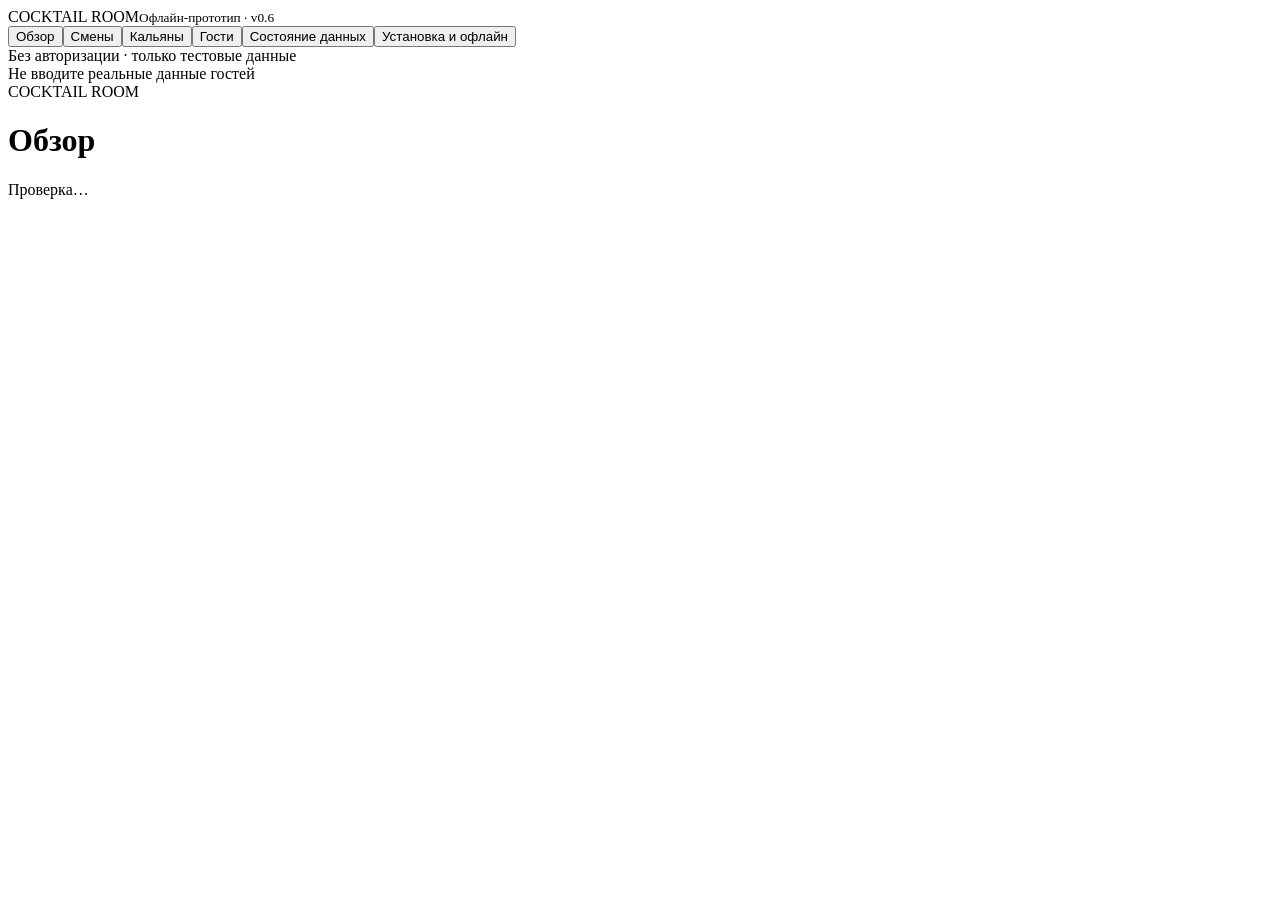
==== index.html @ e3346926 "Add isolated PWA file: index.html" ====
<!doctype html><html lang="ru"><head><meta charset="UTF-8"><meta name="viewport" content="width=device-width,initial-scale=1,viewport-fit=cover"><meta name="theme-color" content="#15191d"><meta name="apple-mobile-web-app-capable" content="yes"><meta name="apple-mobile-web-app-title" content="Cocktail Room"><link rel="manifest" href="./manifest.webmanifest"><link rel="icon" type="image/svg+xml" href="./icon.svg"><link rel="apple-touch-icon" href="./icon.svg"><link rel="stylesheet" href="./styles.css"><title>COCKTAIL ROOM — офлайн-прототип</title></head><body><div id="app"><aside class="sidebar"><div class="brand">COCKTAIL <span>ROOM</span><small>Офлайн-прототип · v0.6</small></div><nav><button data-view="dashboard" class="active">Обзор</button><button data-view="shifts">Смены</button><button data-view="hookahs">Кальяны</button><button data-view="guests">Гости</button><button data-view="sync">Состояние данных</button><button data-view="install">Установка и офлайн</button></nav><div class="sidefoot">Без авторизации · только тестовые данные<br>Не вводите реальные данные гостей</div></aside><main><header><div><div class="eyebrow">COCKTAIL ROOM</div><h1 id="page-title">Обзор</h1></div><div id="status" class="pill">Проверка…</div></header><div id="content"></div></main></div><div id="toast" role="status" aria-live="polite"></div><script type="module" src="./app.js"></script></body></html>
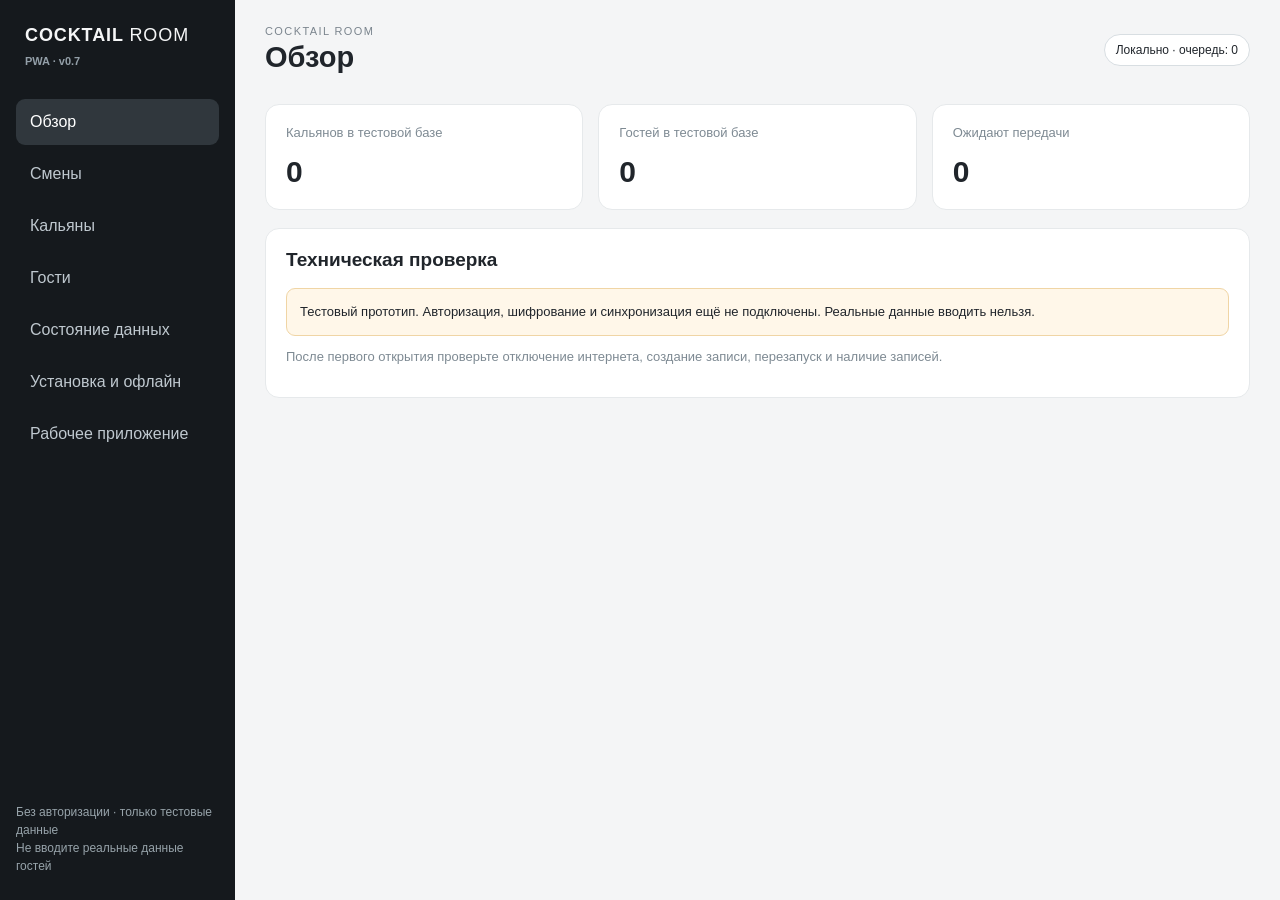
==== commit 4a75c7d3: "PWA v0.7 add real owner app secure handoff to navigation" ====
--- a/index.html
+++ b/index.html
@@ -1 +1 @@
-<!doctype html><html lang="ru"><head><meta charset="UTF-8"><meta name="viewport" content="width=device-width,initial-scale=1,viewport-fit=cover"><meta name="theme-color" content="#15191d"><meta name="apple-mobile-web-app-capable" content="yes"><meta name="apple-mobile-web-app-title" content="Cocktail Room"><link rel="manifest" href="./manifest.webmanifest"><link rel="icon" type="image/svg+xml" href="./icon.svg"><link rel="apple-touch-icon" href="./icon.svg"><link rel="stylesheet" href="./styles.css"><title>COCKTAIL ROOM — офлайн-прототип</title></head><body><div id="app"><aside class="sidebar"><div class="brand">COCKTAIL <span>ROOM</span><small>Офлайн-прототип · v0.6</small></div><nav><button data-view="dashboard" class="active">Обзор</button><button data-view="shifts">Смены</button><button data-view="hookahs">Кальяны</button><button data-view="guests">Гости</button><button data-view="sync">Состояние данных</button><button data-view="install">Установка и офлайн</button></nav><div class="sidefoot">Без авторизации · только тестовые данные<br>Не вводите реальные данные гостей</div></aside><main><header><div><div class="eyebrow">COCKTAIL ROOM</div><h1 id="page-title">Обзор</h1></div><div id="status" class="pill">Проверка…</div></header><div id="content"></div></main></div><div id="toast" role="status" aria-live="polite"></div><script type="module" src="./app.js"></script></body></html>+<!doctype html><html lang="ru"><head><meta charset="UTF-8"><meta name="viewport" content="width=device-width,initial-scale=1,viewport-fit=cover"><meta name="theme-color" content="#15191d"><meta name="apple-mobile-web-app-capable" content="yes"><meta name="apple-mobile-web-app-title" content="Cocktail Room"><link rel="manifest" href="./manifest.webmanifest"><link rel="icon" type="image/svg+xml" href="./icon.svg"><link rel="apple-touch-icon" href="./icon.svg"><link rel="stylesheet" href="./styles.css"><title>COCKTAIL ROOM — офлайн-прототип</title></head><body><div id="app"><aside class="sidebar"><div class="brand">COCKTAIL <span>ROOM</span><small>PWA · v0.7</small></div><nav><button data-view="dashboard" class="active">Обзор</button><button data-view="shifts">Смены</button><button data-view="hookahs">Кальяны</button><button data-view="guests">Гости</button><button data-view="sync">Состояние данных</button><button data-view="install">Установка и офлайн</button><button data-view="work">Рабочее приложение</button></nav><div class="sidefoot">Без авторизации · только тестовые данные<br>Не вводите реальные данные гостей</div></aside><main><header><div><div class="eyebrow">COCKTAIL ROOM</div><h1 id="page-title">Обзор</h1></div><div id="status" class="pill">Проверка…</div></header><div id="content"></div></main></div><div id="toast" role="status" aria-live="polite"></div><script type="module" src="./app.js"></script></body></html>
--- a/styles.css
+++ b/styles.css
@@ -0,0 +1,10 @@
+:root{font-family:-apple-system,BlinkMacSystemFont,"Segoe UI",sans-serif;color:#20252b;background:#f4f5f6;font-size:16px}*{box-sizing:border-box}body{margin:0}button,input,select,textarea{font:inherit}button{cursor:pointer;border:1px solid #d9dde1;border-radius:10px;background:white;padding:12px 16px;color:inherit}button.primary{background:#1a252c;color:#fff;border-color:#1a252c}button:disabled{opacity:.5}#app{display:flex;min-height:100vh}.sidebar{position:sticky;top:0;height:100vh;width:235px;flex-shrink:0;background:#15191d;color:#f5f6f7;padding:25px 16px;display:flex;flex-direction:column}.brand{font-size:18px;font-weight:800;letter-spacing:.9px;margin:0 9px 32px}.brand span{font-weight:400}.brand small{display:block;color:#939fa8;font-size:11px;letter-spacing:0;margin-top:9px}nav{display:flex;flex-direction:column;gap:6px}nav button{border:0;color:#bfc8cf;text-align:left;background:transparent;padding:14px;border-radius:9px}nav button.active{background:#30373d;color:white}.sidefoot{margin-top:auto;color:#97a3aa;font-size:12px;line-height:1.5}main{width:100%;min-width:0;max-width:1280px;padding:25px 30px}header{display:flex;justify-content:space-between;align-items:center;margin-bottom:30px;gap:12px}h1{font-size:29px;margin:4px 0 0}.eyebrow{font-size:11px;letter-spacing:1.4px;color:#7b858e}.pill{border:1px solid #d8dee2;background:white;padding:8px 11px;border-radius:50px;font-size:12px;white-space:nowrap}.pill.off{color:#a26620;background:#fff7e7}.cards{display:grid;grid-template-columns:repeat(3,minmax(0,1fr));gap:15px}.card,.panel{background:#fff;border:1px solid #e6e9eb;border-radius:14px;padding:20px}.stat{font-size:30px;font-weight:750;margin-top:15px}.muted{color:#7e8a93;font-size:13px}.panel{margin-top:18px}.panel h2{margin:0 0 17px;font-size:19px}.split{display:flex;justify-content:space-between;align-items:center;gap:12px}.actions{display:flex;gap:9px;flex-wrap:wrap}table{width:100%;border-collapse:collapse}td,th{text-align:left;padding:12px 8px;border-bottom:1px solid #f0f1f2;font-size:14px}th{color:#7b858e;font-weight:500}.empty{padding:26px 8px;text-align:center;color:#869097}.formgrid{display:grid;grid-template-columns:repeat(2,1fr);gap:12px}.field{display:flex;flex-direction:column;gap:5px;font-size:13px;color:#67747e}.field input,.field select{width:100%;padding:11px 12px;border:1px solid #d8dde0;border-radius:9px;color:#182127;background:#fff}.formactions{display:flex;justify-content:flex-end;margin-top:16px}.warn{background:#fff7e9;border:1px solid #f0d5a5;border-radius:9px;padding:13px;font-size:13px;line-height:1.5}.notice{padding:14px;background:#f3f5f6;border-radius:9px;font-size:13px;line-height:1.5}.tag{font-size:11px;background:#eef1f2;padding:6px 9px;border-radius:40px}#toast{position:fixed;bottom:20px;right:20px;background:#1a252c;color:white;border-radius:10px;padding:12px 16px;opacity:0;transition:opacity .2s;pointer-events:none}#toast.show{opacity:1}@media(max-width:720px){#app{display:block}.sidebar{height:auto;width:100%;position:static;padding:15px}.brand{margin:0 0 12px}.sidefoot{display:none}nav{flex-direction:row;overflow:auto}nav button{white-space:nowrap;font-size:13px;padding:10px}main{padding:16px}header{margin-bottom:15px}h1{font-size:24px}.cards{grid-template-columns:repeat(2,1fr)}.card{padding:12px}.stat{font-size:23px}.formgrid{grid-template-columns:1fr}.panel{padding:14px}table{display:block;overflow:auto}}
+/* PWA v0.6: device-friendly install and offline diagnostics */
+.offline-checks{display:grid;grid-template-columns:repeat(2,minmax(0,1fr));gap:9px;margin:18px 0}
+.offline-checks>div{display:flex;align-items:center;justify-content:space-between;gap:12px;border:1px solid #e2e6e9;border-radius:10px;padding:12px;background:#f9fafb;font-size:13px}
+.offline-checks .ok{color:#16623a}
+.offline-checks .pending{color:#93621e}
+.confirm-backdrop{position:fixed;inset:0;background:#111a20a8;z-index:9000;display:grid;place-items:center;padding:16px}
+.confirm-dialog{background:#fff;width:min(430px,100%);border-radius:15px;padding:20px;box-shadow:0 14px 40px #0003}
+.confirm-dialog p{line-height:1.5}
+@media(max-width:700px){.offline-checks{grid-template-columns:1fr}.confirm-dialog{padding:16px}}
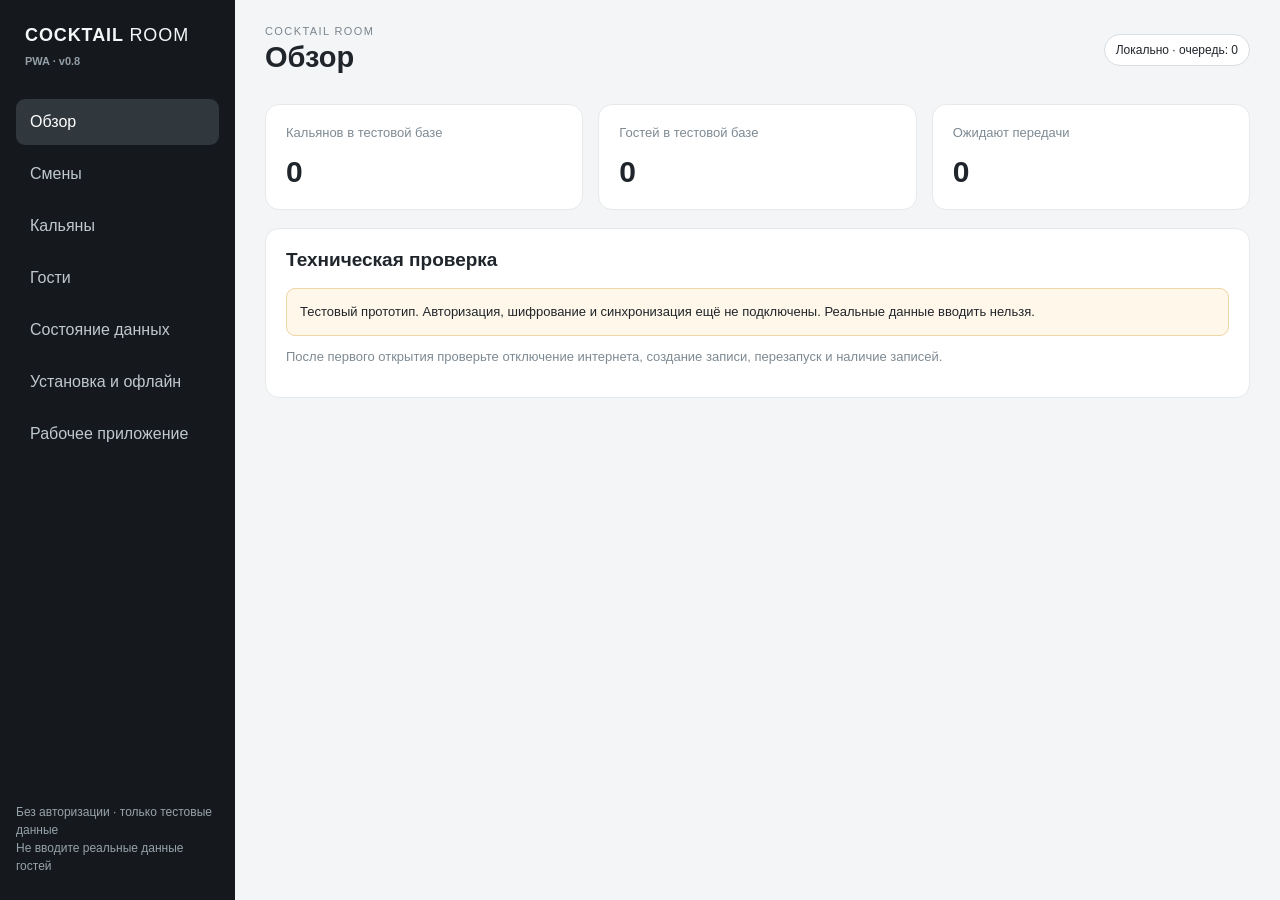
==== commit 77030d2d: "Display PWA v0.8 after cache update fix" ====
--- a/index.html
+++ b/index.html
@@ -1 +1 @@
-<!doctype html><html lang="ru"><head><meta charset="UTF-8"><meta name="viewport" content="width=device-width,initial-scale=1,viewport-fit=cover"><meta name="theme-color" content="#15191d"><meta name="apple-mobile-web-app-capable" content="yes"><meta name="apple-mobile-web-app-title" content="Cocktail Room"><link rel="manifest" href="./manifest.webmanifest"><link rel="icon" type="image/svg+xml" href="./icon.svg"><link rel="apple-touch-icon" href="./icon.svg"><link rel="stylesheet" href="./styles.css"><title>COCKTAIL ROOM — офлайн-прототип</title></head><body><div id="app"><aside class="sidebar"><div class="brand">COCKTAIL <span>ROOM</span><small>PWA · v0.7</small></div><nav><button data-view="dashboard" class="active">Обзор</button><button data-view="shifts">Смены</button><button data-view="hookahs">Кальяны</button><button data-view="guests">Гости</button><button data-view="sync">Состояние данных</button><button data-view="install">Установка и офлайн</button><button data-view="work">Рабочее приложение</button></nav><div class="sidefoot">Без авторизации · только тестовые данные<br>Не вводите реальные данные гостей</div></aside><main><header><div><div class="eyebrow">COCKTAIL ROOM</div><h1 id="page-title">Обзор</h1></div><div id="status" class="pill">Проверка…</div></header><div id="content"></div></main></div><div id="toast" role="status" aria-live="polite"></div><script type="module" src="./app.js"></script></body></html>+<!doctype html><html lang="ru"><head><meta charset="UTF-8"><meta name="viewport" content="width=device-width,initial-scale=1,viewport-fit=cover"><meta name="theme-color" content="#15191d"><meta name="apple-mobile-web-app-capable" content="yes"><meta name="apple-mobile-web-app-title" content="Cocktail Room"><link rel="manifest" href="./manifest.webmanifest"><link rel="icon" type="image/svg+xml" href="./icon.svg"><link rel="apple-touch-icon" href="./icon.svg"><link rel="stylesheet" href="./styles.css"><title>COCKTAIL ROOM — офлайн-прототип</title></head><body><div id="app"><aside class="sidebar"><div class="brand">COCKTAIL <span>ROOM</span><small>PWA · v0.8</small></div><nav><button data-view="dashboard" class="active">Обзор</button><button data-view="shifts">Смены</button><button data-view="hookahs">Кальяны</button><button data-view="guests">Гости</button><button data-view="sync">Состояние данных</button><button data-view="install">Установка и офлайн</button><button data-view="work">Рабочее приложение</button></nav><div class="sidefoot">Без авторизации · только тестовые данные<br>Не вводите реальные данные гостей</div></aside><main><header><div><div class="eyebrow">COCKTAIL ROOM</div><h1 id="page-title">Обзор</h1></div><div id="status" class="pill">Проверка…</div></header><div id="content"></div></main></div><div id="toast" role="status" aria-live="polite"></div><script type="module" src="./app.js"></script></body></html>
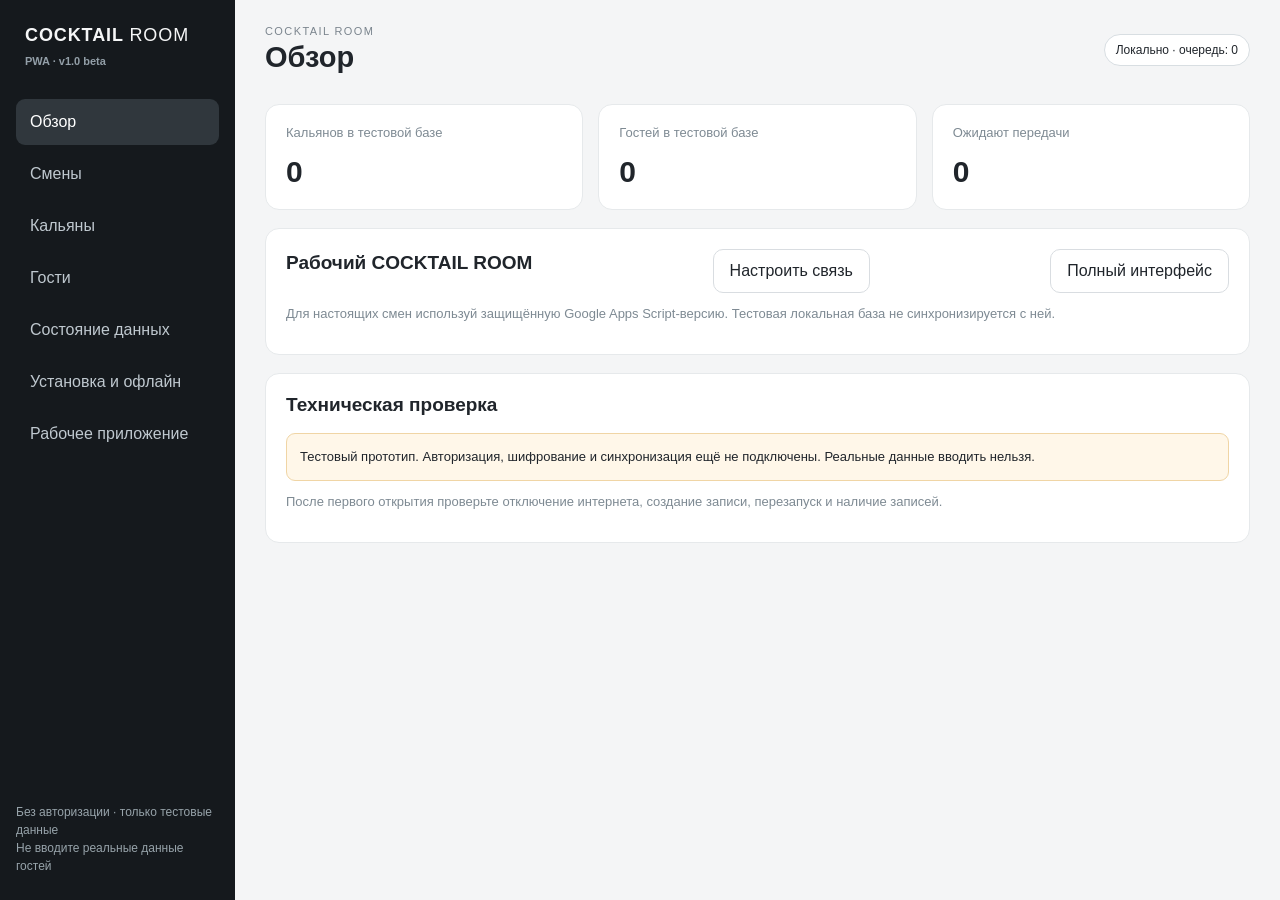
==== commit 43b49d75: "Label owner-authenticated complete online UI as PWA v1.0 beta" ====
--- a/index.html
+++ b/index.html
@@ -1 +1 @@
-<!doctype html><html lang="ru"><head><meta charset="UTF-8"><meta name="viewport" content="width=device-width,initial-scale=1,viewport-fit=cover"><meta name="theme-color" content="#15191d"><meta name="apple-mobile-web-app-capable" content="yes"><meta name="apple-mobile-web-app-title" content="Cocktail Room"><link rel="manifest" href="./manifest.webmanifest"><link rel="icon" type="image/svg+xml" href="./icon.svg"><link rel="apple-touch-icon" href="./icon.svg"><link rel="stylesheet" href="./styles.css"><title>COCKTAIL ROOM — офлайн-прототип</title></head><body><div id="app"><aside class="sidebar"><div class="brand">COCKTAIL <span>ROOM</span><small>PWA · v0.8</small></div><nav><button data-view="dashboard" class="active">Обзор</button><button data-view="shifts">Смены</button><button data-view="hookahs">Кальяны</button><button data-view="guests">Гости</button><button data-view="sync">Состояние данных</button><button data-view="install">Установка и офлайн</button><button data-view="work">Рабочее приложение</button></nav><div class="sidefoot">Без авторизации · только тестовые данные<br>Не вводите реальные данные гостей</div></aside><main><header><div><div class="eyebrow">COCKTAIL ROOM</div><h1 id="page-title">Обзор</h1></div><div id="status" class="pill">Проверка…</div></header><div id="content"></div></main></div><div id="toast" role="status" aria-live="polite"></div><script type="module" src="./app.js"></script></body></html>+<!doctype html><html lang="ru"><head><meta charset="UTF-8"><meta name="viewport" content="width=device-width,initial-scale=1,viewport-fit=cover"><meta name="theme-color" content="#15191d"><meta name="apple-mobile-web-app-capable" content="yes"><meta name="apple-mobile-web-app-title" content="Cocktail Room"><link rel="manifest" href="./manifest.webmanifest"><link rel="icon" type="image/svg+xml" href="./icon.svg"><link rel="apple-touch-icon" href="./icon.svg"><link rel="stylesheet" href="./styles.css"><title>COCKTAIL ROOM — офлайн-прототип</title></head><body><div id="app"><aside class="sidebar"><div class="brand">COCKTAIL <span>ROOM</span><small>PWA · v1.0 beta</small></div><nav><button data-view="dashboard" class="active">Обзор</button><button data-view="shifts">Смены</button><button data-view="hookahs">Кальяны</button><button data-view="guests">Гости</button><button data-view="sync">Состояние данных</button><button data-view="install">Установка и офлайн</button><button data-view="work">Рабочее приложение</button></nav><div class="sidefoot">Без авторизации · только тестовые данные<br>Не вводите реальные данные гостей</div></aside><main><header><div><div class="eyebrow">COCKTAIL ROOM</div><h1 id="page-title">Обзор</h1></div><div id="status" class="pill">Проверка…</div></header><div id="content"></div></main></div><div id="toast" role="status" aria-live="polite"></div><script type="module" src="./app.js"></script></body></html>
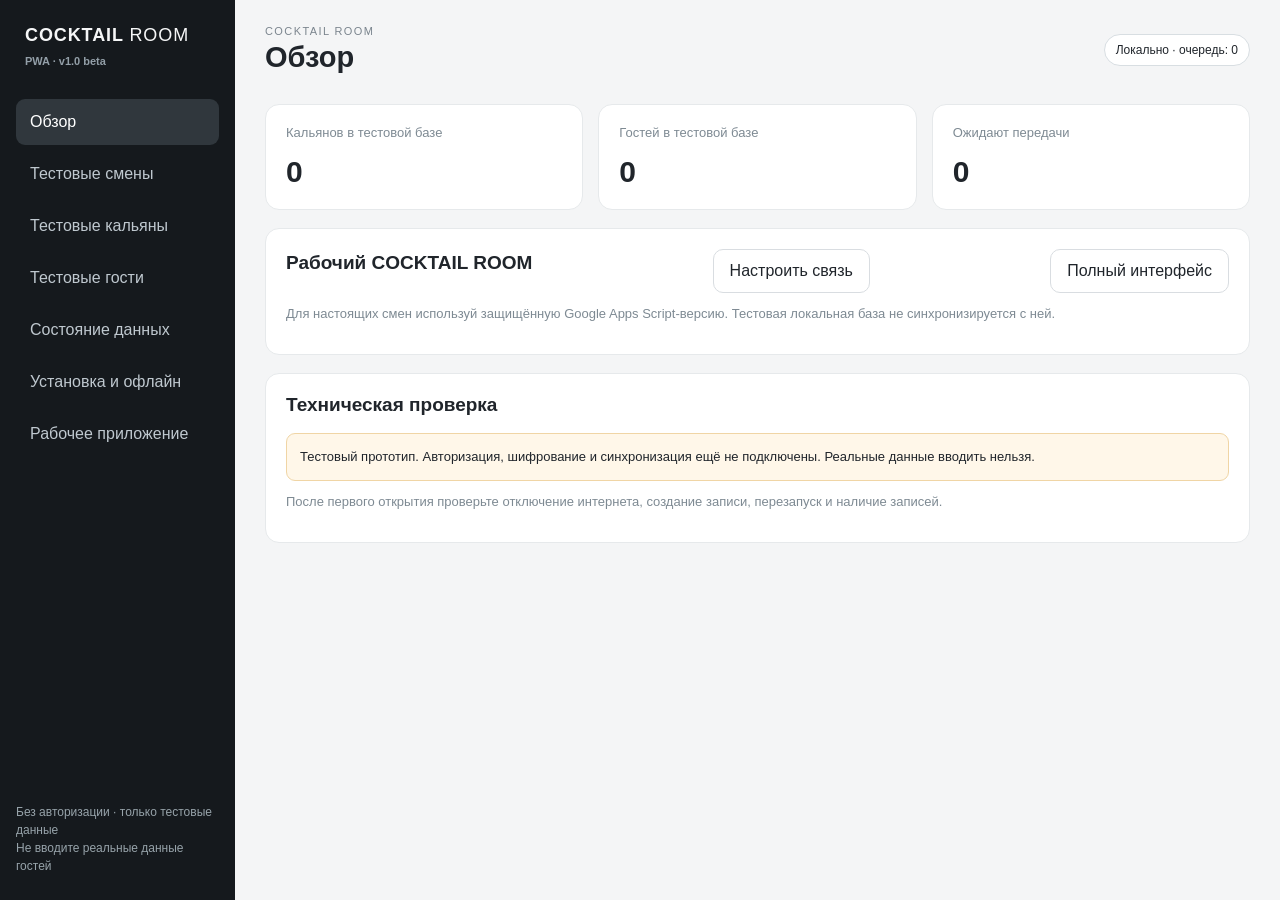
==== commit 694957cd: "Label legacy PWA demo screens as test-only to avoid confusing them with real shift data" ====
--- a/index.html
+++ b/index.html
@@ -1 +1 @@
-<!doctype html><html lang="ru"><head><meta charset="UTF-8"><meta name="viewport" content="width=device-width,initial-scale=1,viewport-fit=cover"><meta name="theme-color" content="#15191d"><meta name="apple-mobile-web-app-capable" content="yes"><meta name="apple-mobile-web-app-title" content="Cocktail Room"><link rel="manifest" href="./manifest.webmanifest"><link rel="icon" type="image/svg+xml" href="./icon.svg"><link rel="apple-touch-icon" href="./icon.svg"><link rel="stylesheet" href="./styles.css"><title>COCKTAIL ROOM — офлайн-прототип</title></head><body><div id="app"><aside class="sidebar"><div class="brand">COCKTAIL <span>ROOM</span><small>PWA · v1.0 beta</small></div><nav><button data-view="dashboard" class="active">Обзор</button><button data-view="shifts">Смены</button><button data-view="hookahs">Кальяны</button><button data-view="guests">Гости</button><button data-view="sync">Состояние данных</button><button data-view="install">Установка и офлайн</button><button data-view="work">Рабочее приложение</button></nav><div class="sidefoot">Без авторизации · только тестовые данные<br>Не вводите реальные данные гостей</div></aside><main><header><div><div class="eyebrow">COCKTAIL ROOM</div><h1 id="page-title">Обзор</h1></div><div id="status" class="pill">Проверка…</div></header><div id="content"></div></main></div><div id="toast" role="status" aria-live="polite"></div><script type="module" src="./app.js"></script></body></html>+<!doctype html><html lang="ru"><head><meta charset="UTF-8"><meta name="viewport" content="width=device-width,initial-scale=1,viewport-fit=cover"><meta name="theme-color" content="#15191d"><meta name="apple-mobile-web-app-capable" content="yes"><meta name="apple-mobile-web-app-title" content="Cocktail Room"><link rel="manifest" href="./manifest.webmanifest"><link rel="icon" type="image/svg+xml" href="./icon.svg"><link rel="apple-touch-icon" href="./icon.svg"><link rel="stylesheet" href="./styles.css"><title>COCKTAIL ROOM — офлайн-прототип</title></head><body><div id="app"><aside class="sidebar"><div class="brand">COCKTAIL <span>ROOM</span><small>PWA · v1.0 beta</small></div><nav><button data-view="dashboard" class="active">Обзор</button><button data-view="shifts">Тестовые смены</button><button data-view="hookahs">Тестовые кальяны</button><button data-view="guests">Тестовые гости</button><button data-view="sync">Состояние данных</button><button data-view="install">Установка и офлайн</button><button data-view="work">Рабочее приложение</button></nav><div class="sidefoot">Без авторизации · только тестовые данные<br>Не вводите реальные данные гостей</div></aside><main><header><div><div class="eyebrow">COCKTAIL ROOM</div><h1 id="page-title">Обзор</h1></div><div id="status" class="pill">Проверка…</div></header><div id="content"></div></main></div><div id="toast" role="status" aria-live="polite"></div><script type="module" src="./app.js"></script></body></html>
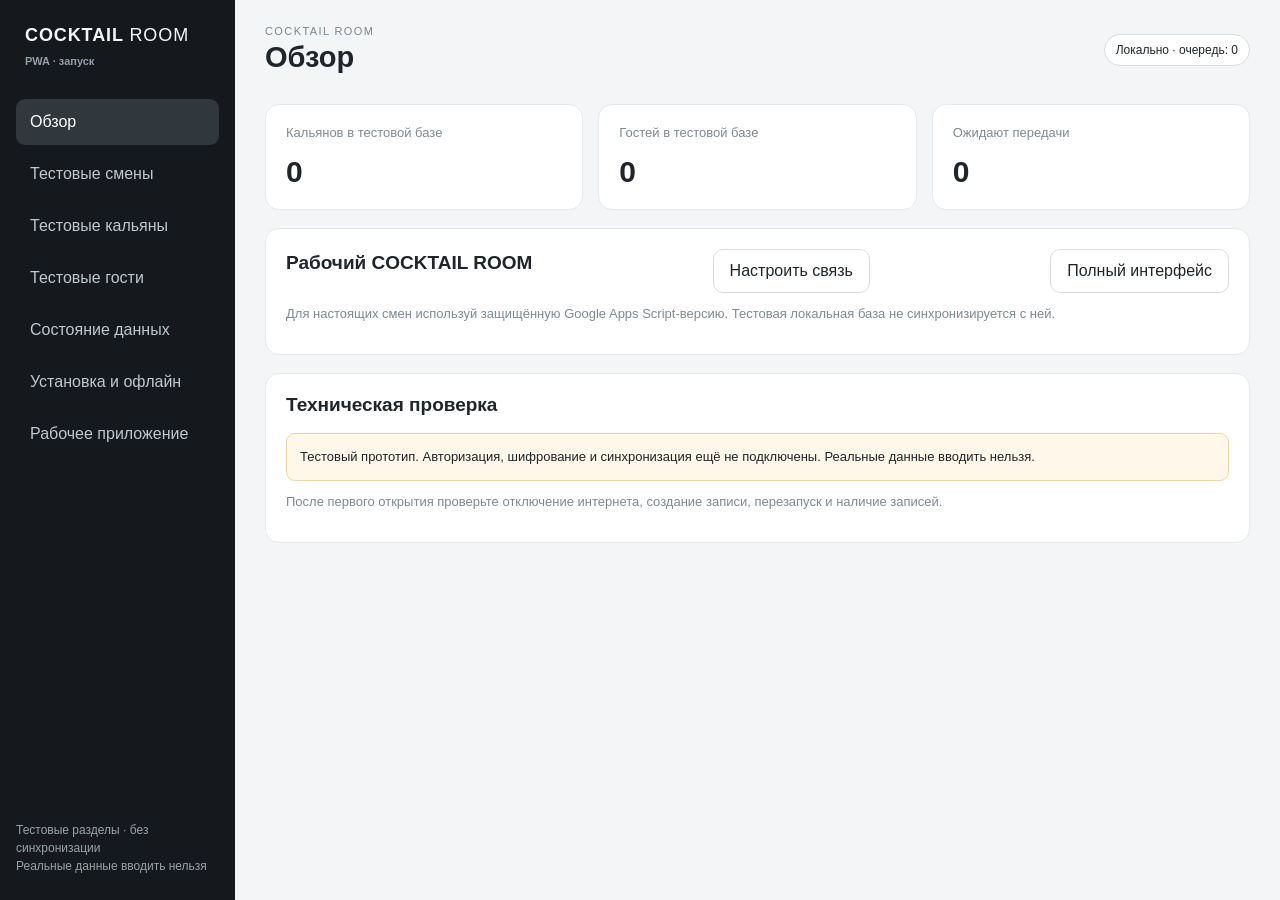
==== commit ccb7686e: "Rename installed COCKTAIL ROOM launcher and clearly label test-only fallback" ====
--- a/index.html
+++ b/index.html
@@ -1 +1 @@
-<!doctype html><html lang="ru"><head><meta charset="UTF-8"><meta name="viewport" content="width=device-width,initial-scale=1,viewport-fit=cover"><meta name="theme-color" content="#15191d"><meta name="apple-mobile-web-app-capable" content="yes"><meta name="apple-mobile-web-app-title" content="Cocktail Room"><link rel="manifest" href="./manifest.webmanifest"><link rel="icon" type="image/svg+xml" href="./icon.svg"><link rel="apple-touch-icon" href="./icon.svg"><link rel="stylesheet" href="./styles.css"><title>COCKTAIL ROOM — офлайн-прототип</title></head><body><div id="app"><aside class="sidebar"><div class="brand">COCKTAIL <span>ROOM</span><small>PWA · v1.0 beta</small></div><nav><button data-view="dashboard" class="active">Обзор</button><button data-view="shifts">Тестовые смены</button><button data-view="hookahs">Тестовые кальяны</button><button data-view="guests">Тестовые гости</button><button data-view="sync">Состояние данных</button><button data-view="install">Установка и офлайн</button><button data-view="work">Рабочее приложение</button></nav><div class="sidefoot">Без авторизации · только тестовые данные<br>Не вводите реальные данные гостей</div></aside><main><header><div><div class="eyebrow">COCKTAIL ROOM</div><h1 id="page-title">Обзор</h1></div><div id="status" class="pill">Проверка…</div></header><div id="content"></div></main></div><div id="toast" role="status" aria-live="polite"></div><script type="module" src="./app.js"></script></body></html>+<!doctype html><html lang="ru"><head><meta charset="UTF-8"><meta name="viewport" content="width=device-width,initial-scale=1,viewport-fit=cover"><meta name="theme-color" content="#15191d"><meta name="apple-mobile-web-app-capable" content="yes"><meta name="apple-mobile-web-app-title" content="Cocktail Room"><link rel="manifest" href="./manifest.webmanifest"><link rel="icon" type="image/svg+xml" href="./icon.svg"><link rel="apple-touch-icon" href="./icon.svg"><link rel="stylesheet" href="./styles.css"><title>COCKTAIL ROOM</title></head><body><div id="app"><aside class="sidebar"><div class="brand">COCKTAIL <span>ROOM</span><small>PWA · запуск</small></div><nav><button data-view="dashboard" class="active">Обзор</button><button data-view="shifts">Тестовые смены</button><button data-view="hookahs">Тестовые кальяны</button><button data-view="guests">Тестовые гости</button><button data-view="sync">Состояние данных</button><button data-view="install">Установка и офлайн</button><button data-view="work">Рабочее приложение</button></nav><div class="sidefoot">Тестовые разделы · без синхронизации<br>Реальные данные вводить нельзя</div></aside><main><header><div><div class="eyebrow">COCKTAIL ROOM</div><h1 id="page-title">Обзор</h1></div><div id="status" class="pill">Проверка…</div></header><div id="content"></div></main></div><div id="toast" role="status" aria-live="polite"></div><script src="./secure-work-store.js"></script><script type="module" src="./app.js"></script></body></html>
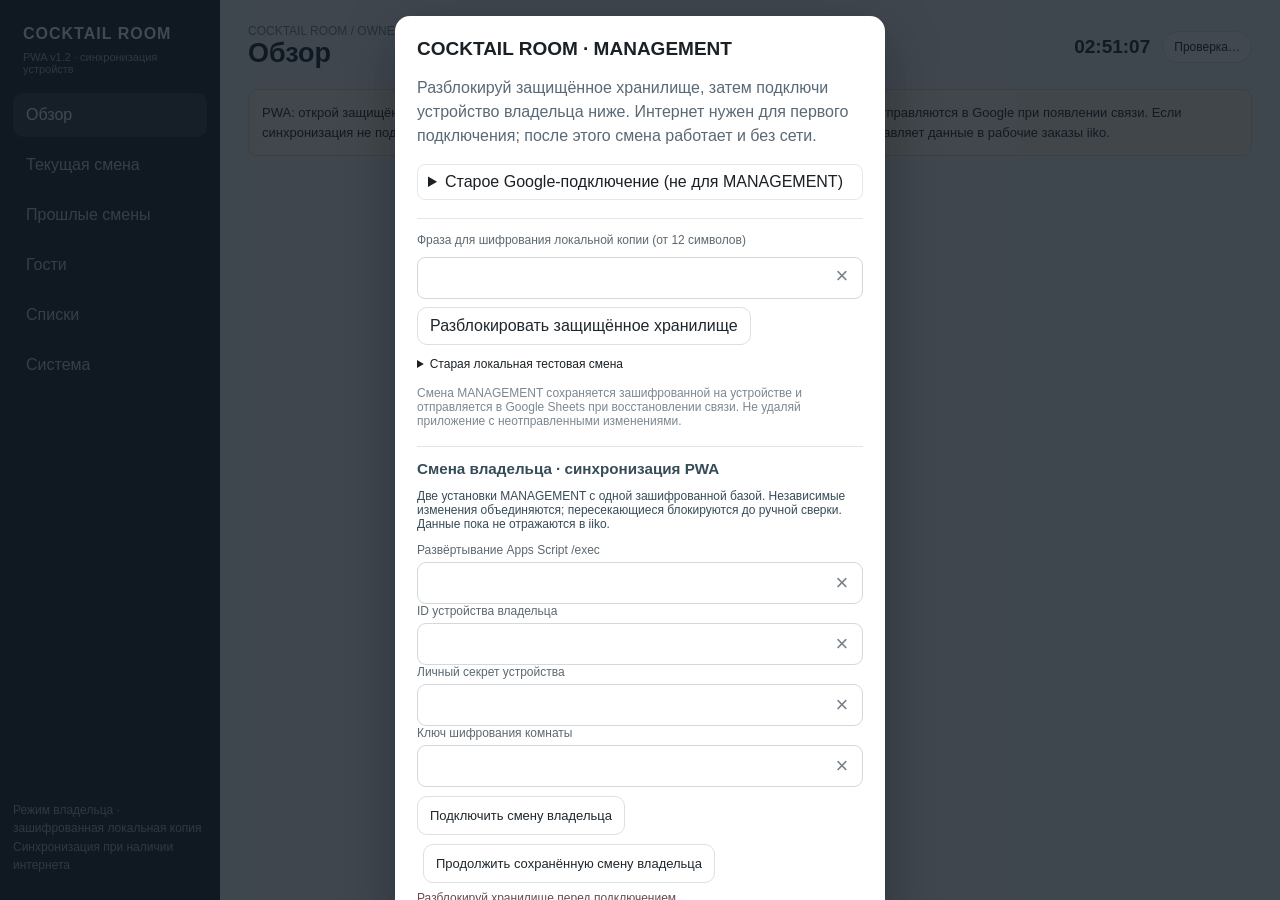
==== commit 25a2f0a7: "Consolidate single MANAGEMENT PWA: index.html" ====
--- a/index.html
+++ b/index.html
@@ -1 +1,13 @@
-<!doctype html><html lang="ru"><head><meta charset="UTF-8"><meta name="viewport" content="width=device-width,initial-scale=1,viewport-fit=cover"><meta name="theme-color" content="#15191d"><meta name="apple-mobile-web-app-capable" content="yes"><meta name="apple-mobile-web-app-title" content="Cocktail Room"><link rel="manifest" href="./manifest.webmanifest"><link rel="icon" type="image/svg+xml" href="./icon.svg"><link rel="apple-touch-icon" href="./icon.svg"><link rel="stylesheet" href="./styles.css"><title>COCKTAIL ROOM</title></head><body><div id="app"><aside class="sidebar"><div class="brand">COCKTAIL <span>ROOM</span><small>PWA · запуск</small></div><nav><button data-view="dashboard" class="active">Обзор</button><button data-view="shifts">Тестовые смены</button><button data-view="hookahs">Тестовые кальяны</button><button data-view="guests">Тестовые гости</button><button data-view="sync">Состояние данных</button><button data-view="install">Установка и офлайн</button><button data-view="work">Рабочее приложение</button></nav><div class="sidefoot">Тестовые разделы · без синхронизации<br>Реальные данные вводить нельзя</div></aside><main><header><div><div class="eyebrow">COCKTAIL ROOM</div><h1 id="page-title">Обзор</h1></div><div id="status" class="pill">Проверка…</div></header><div id="content"></div></main></div><div id="toast" role="status" aria-live="polite"></div><script src="./secure-work-store.js"></script><script type="module" src="./app.js"></script></body></html>+<!doctype html>
+<html lang="ru"><head>
+<meta charset="utf-8"><meta name="viewport" content="width=device-width,initial-scale=1,viewport-fit=cover">
+<meta name="theme-color" content="#15191d">
+<meta name="apple-mobile-web-app-capable" content="yes">
+<meta name="apple-mobile-web-app-title" content="COCKTAIL ROOM">
+<meta http-equiv="refresh" content="0;url=./work.html">
+<link rel="manifest" href="./manifest.webmanifest">
+<link rel="icon" href="./icon.svg" type="image/svg+xml">
+<title>COCKTAIL ROOM MANAGEMENT</title>
+</head><body><p>Открываем <a href="./work.html">COCKTAIL ROOM MANAGEMENT</a>…</p>
+<script>location.replace('./work.html'+location.search+location.hash)</script>
+</body></html>
